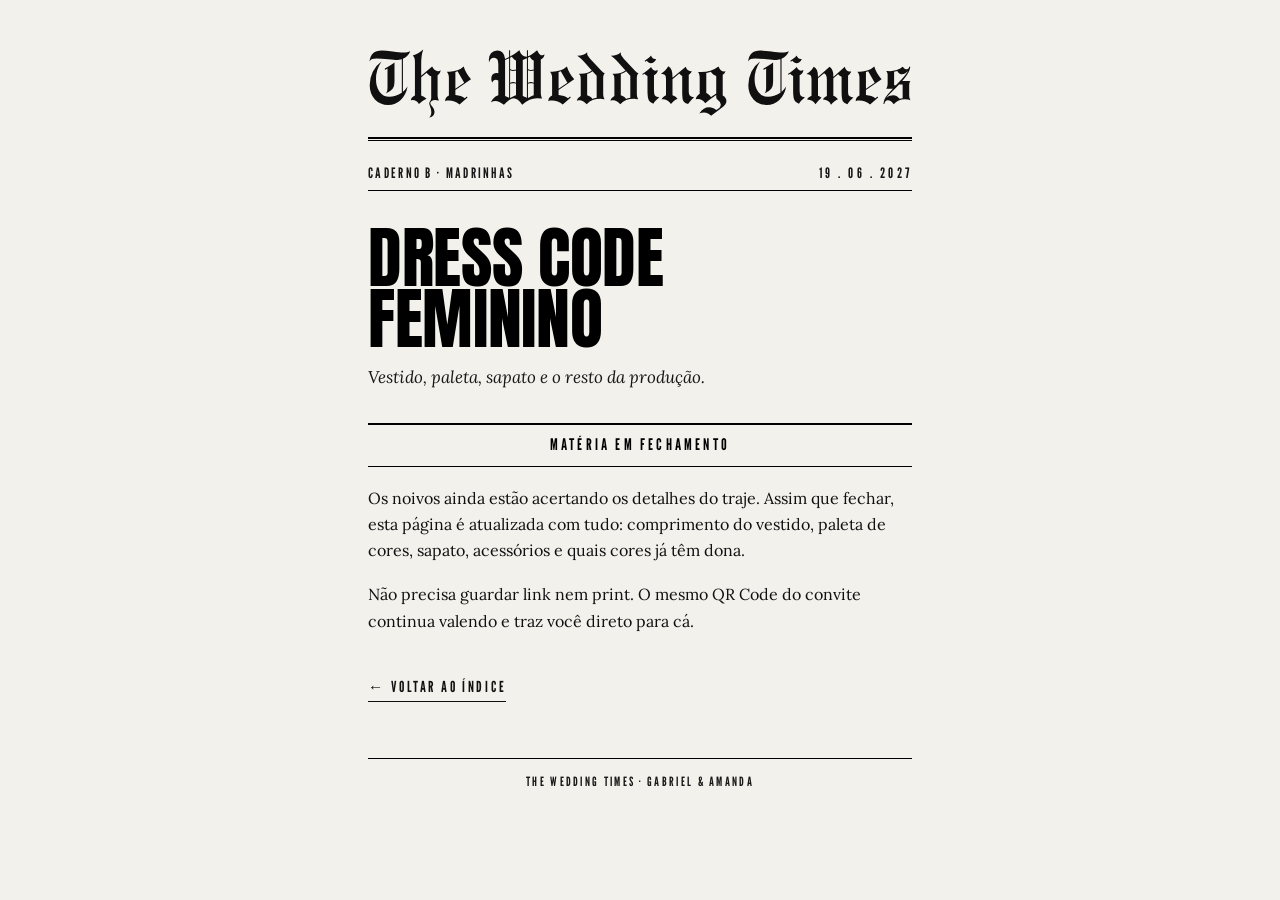
==== feminino/index.html @ 6d7ccbc8 "Estrutura inicial do Manual de Vestimenta Site estatico de tres paginas para GitHub Pages, destino d" ====
<!doctype html>
<html lang="pt-BR">
<head>
<meta charset="utf-8">
<meta name="viewport" content="width=device-width, initial-scale=1">
<meta name="robots" content="noindex, nofollow">
<meta name="description" content="Orientações de traje feminino para o casamento de Gabriel e Amanda.">
<meta name="theme-color" content="#f2f1ec">
<title>Dress code feminino · Gabriel &amp; Amanda</title>
<link rel="preconnect" href="https://fonts.googleapis.com">
<link rel="preconnect" href="https://fonts.gstatic.com" crossorigin>
<link rel="stylesheet" href="https://fonts.googleapis.com/css2?family=Anton&family=League+Gothic&family=Lora:ital@0;1&display=swap">
<link rel="stylesheet" href="../assets/style.css">
</head>
<body>
<main class="folha">

  <img class="masthead" src="../assets/masthead.svg" alt="The Wedding Times" width="1510" height="196">
  <div class="regua-dupla"></div>

  <p class="cintilha">
    <span>Caderno B · Madrinhas</span>
    <span>19 . 06 . 2027</span>
  </p>

  <h1 class="manchete">Dress code feminino</h1>
  <p class="deck">Vestido, paleta, sapato e o resto da produção.</p>

  <div class="materia">
    <p class="selo">Matéria em fechamento</p>
    <p>
      Os noivos ainda estão acertando os detalhes do traje. Assim que fechar,
      esta página é atualizada com tudo: comprimento do vestido, paleta de
      cores, sapato, acessórios e quais cores já têm dona.
    </p>
    <p>
      Não precisa guardar link nem print. O mesmo QR Code do convite continua
      valendo e traz você direto para cá.
    </p>
  </div>

  <a class="voltar" href="../">&larr; Voltar ao índice</a>

  <p class="rodape">The Wedding Times · Gabriel &amp; Amanda</p>

</main>
</body>
</html>
---- assets/style.css ----
/* The Wedding Times — Manual de Vestimenta
   Paleta e tipografia extraídas do convite original (CASAMENTO_.pdf). */

:root {
  /* Papel de jornal: levemente acinzentado, não creme quente. */
  --papel: #f2f1ec;
  --papel-bloco: #fbfaf7;
  --tinta: #101010;
  --tinta-forte: #000;
  --tinta-suave: #171717;
  --sepia: #231815;
  --fio: rgba(16, 16, 16, 0.22);

  --coluna: 34rem;
  --gutter: clamp(1.25rem, 5vw, 2rem);

  /* Fallbacks nativos escolhidos por proximidade de peso e largura, não por hábito:
     Impact segura a manchete se Anton falhar; Georgia segura o corpo se Lora falhar. */
  --serif: "Lora", Georgia, "Times New Roman", serif;
  --display: "Anton", Impact, "Haettenschweiler", "Arial Narrow", sans-serif;
  --condensada: "League Gothic", "Arial Narrow", "Roboto Condensed", sans-serif;
}

*,
*::before,
*::after {
  box-sizing: border-box;
}

html {
  color-scheme: light;
  -webkit-text-size-adjust: 100%;
}

body {
  margin: 0;
  padding: clamp(1.75rem, 7vw, 3rem) var(--gutter) 0;
  background: var(--papel);
  color: var(--tinta);
  font-family: var(--serif);
  font-size: 1rem;
  line-height: 1.65;
  text-rendering: optimizeLegibility;
  -webkit-font-smoothing: antialiased;
}

.folha {
  max-width: var(--coluna);
  margin: 0 auto;
  animation: entrada 0.45s ease-out both;
}

@keyframes entrada {
  from {
    opacity: 0;
    transform: translateY(6px);
  }
}

/* ---------- Cabeçalho do jornal ---------- */

.masthead {
  display: block;
  width: 100%;
  height: auto;
  margin: 0 auto;
}

/* Régua dupla: grossa em cima, fina embaixo. Assinatura de jornal impresso. */
.regua-dupla {
  height: 4px;
  margin: clamp(0.9rem, 3vw, 1.15rem) 0 0;
  border-top: 2.5px solid var(--tinta-forte);
  border-bottom: 1px solid var(--tinta-forte);
}

.regua {
  height: 0;
  margin: 0;
  border: 0;
  border-top: 1px solid var(--fio);
}

.cintilha {
  display: flex;
  flex-wrap: wrap;
  gap: 0.35rem 1rem;
  justify-content: space-between;
  align-items: baseline;
  padding: 0.55rem 0;
  border-bottom: 1px solid var(--tinta-forte);
  font-family: var(--condensada);
  font-size: 0.9rem;
  line-height: 1.2;
  letter-spacing: 0.16em;
  text-transform: uppercase;
  color: var(--tinta-suave);
}

.cintilha span:last-child {
  letter-spacing: 0.22em;
  white-space: nowrap;
}

/* ---------- Manchete ---------- */

.manchete {
  margin: clamp(1.5rem, 6vw, 2.25rem) 0 0;
  font-family: var(--display);
  font-weight: 400;
  font-size: clamp(2.7rem, 13.5vw, 4.25rem);
  line-height: 0.9;
  letter-spacing: -0.005em;
  text-transform: uppercase;
  color: var(--tinta-forte);
}

.deck {
  margin: 0.85rem 0 clamp(1.5rem, 6vw, 2rem);
  font-size: 1.0625rem;
  font-style: italic;
  color: var(--tinta-suave);
}

.olho {
  display: block;
  margin: 0 0 0.5rem;
  font-family: var(--condensada);
  font-size: 0.85rem;
  letter-spacing: 0.2em;
  text-transform: uppercase;
  color: var(--sepia);
}

/* ---------- Chamadas (índice do jornal) ---------- */

.indice {
  display: grid;
  gap: 0.85rem;
  margin: 0 0 clamp(2rem, 8vw, 3rem);
}

.chamada {
  display: block;
  padding: 1.15rem 1.25rem 1.05rem;
  background: var(--papel-bloco);
  border: 1px solid var(--tinta-forte);
  color: inherit;
  text-decoration: none;
  transition: background 0.18s ease, color 0.18s ease;
}

.chamada__caderno {
  display: block;
  font-family: var(--condensada);
  font-size: 0.8rem;
  letter-spacing: 0.22em;
  text-transform: uppercase;
  color: var(--sepia);
}

.chamada__titulo {
  margin: 0.3rem 0 0.55rem;
  font-family: var(--display);
  font-weight: 400;
  font-size: clamp(1.6rem, 7.5vw, 2.1rem);
  line-height: 0.98;
  letter-spacing: 0.005em;
  text-transform: uppercase;
  color: var(--tinta-forte);
}

.chamada__resumo {
  display: flex;
  gap: 1rem;
  justify-content: space-between;
  align-items: flex-end;
  margin: 0;
  padding-top: 0.6rem;
  border-top: 1px solid var(--fio);
  font-size: 0.9375rem;
  line-height: 1.45;
  color: var(--tinta-suave);
}

.chamada__seta {
  flex: none;
  font-family: var(--condensada);
  font-size: 1.25rem;
  line-height: 1;
}

/* Inversão de tinta: o único gesto vivo da página. */
.chamada:hover,
.chamada:focus-visible,
.chamada:active {
  background: var(--tinta-forte);
  color: var(--papel);
}

.chamada:hover .chamada__titulo,
.chamada:focus-visible .chamada__titulo,
.chamada:active .chamada__titulo,
.chamada:hover .chamada__caderno,
.chamada:focus-visible .chamada__caderno,
.chamada:active .chamada__caderno,
.chamada:hover .chamada__resumo,
.chamada:focus-visible .chamada__resumo,
.chamada:active .chamada__resumo {
  color: var(--papel);
}

.chamada:hover .chamada__resumo,
.chamada:focus-visible .chamada__resumo,
.chamada:active .chamada__resumo {
  border-top-color: rgba(242, 241, 236, 0.35);
}

/* ---------- Corpo de matéria (páginas internas) ---------- */

.materia p {
  margin: 0 0 1.1rem;
}

.materia p:last-child {
  margin-bottom: 0;
}

.selo {
  margin: 0 0 1.25rem;
  padding: 0.45rem 0;
  border-top: 2.5px solid var(--tinta-forte);
  border-bottom: 1px solid var(--tinta-forte);
  font-family: var(--condensada);
  font-size: 1rem;
  letter-spacing: 0.2em;
  text-transform: uppercase;
  text-align: center;
  color: var(--tinta-forte);
}

.voltar {
  display: inline-block;
  margin: clamp(1.75rem, 7vw, 2.5rem) 0 0;
  font-family: var(--condensada);
  font-size: 0.95rem;
  letter-spacing: 0.18em;
  text-transform: uppercase;
  color: var(--tinta);
  text-decoration: none;
  border-bottom: 1px solid var(--tinta);
  padding-bottom: 2px;
}

.voltar:hover,
.voltar:focus-visible {
  color: var(--sepia);
  border-bottom-color: var(--sepia);
}

/* ---------- Rodapé ---------- */

.rodape {
  margin: clamp(2.5rem, 9vw, 3.5rem) 0 0;
  padding: 0.75rem 0 clamp(2rem, 8vw, 3rem);
  border-top: 1px solid var(--tinta-forte);
  font-family: var(--condensada);
  font-size: 0.8rem;
  letter-spacing: 0.18em;
  text-transform: uppercase;
  text-align: center;
  color: var(--tinta-suave);
}

/* ---------- Acessibilidade ---------- */

:focus-visible {
  outline: 2px solid var(--tinta-forte);
  outline-offset: 3px;
}

@media (prefers-reduced-motion: reduce) {
  *,
  *::before,
  *::after {
    animation-duration: 0.01ms !important;
    animation-iteration-count: 1 !important;
    transition-duration: 0.01ms !important;
  }
}
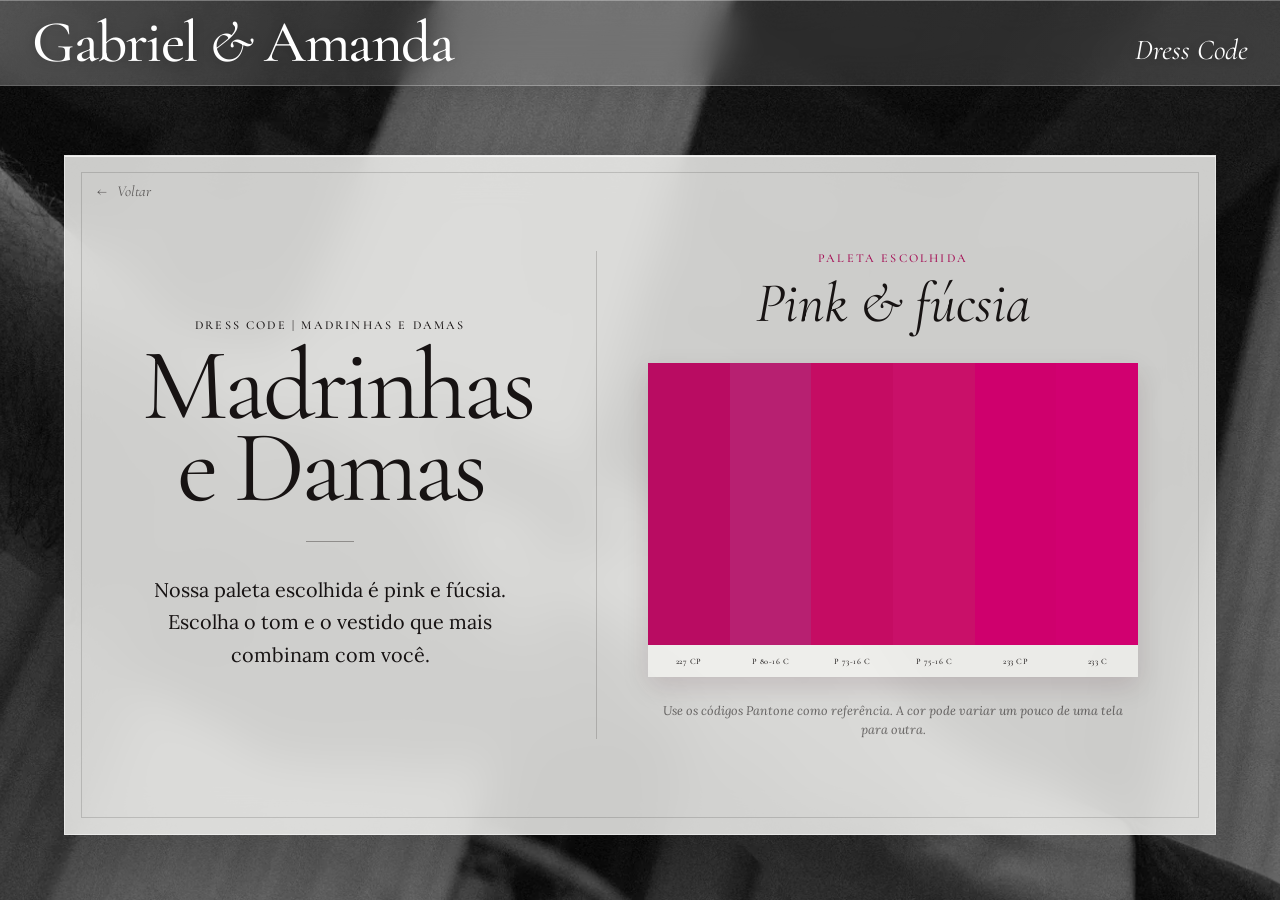
==== commit 313cd771: "Build bridesmaids dress code page" ====
--- a/feminino/index.html
+++ b/feminino/index.html
@@ -1,48 +1,37 @@
 <!doctype html>
 <html lang="pt-BR">
 <head>
-<meta charset="utf-8">
-<meta name="viewport" content="width=device-width, initial-scale=1">
-<meta name="robots" content="noindex, nofollow">
-<meta name="description" content="Orientações de traje feminino para o casamento de Gabriel e Amanda.">
-<meta name="theme-color" content="#f2f1ec">
-<title>Dress code feminino · Gabriel &amp; Amanda</title>
-<link rel="preconnect" href="https://fonts.googleapis.com">
-<link rel="preconnect" href="https://fonts.gstatic.com" crossorigin>
-<link rel="stylesheet" href="https://fonts.googleapis.com/css2?family=Anton&family=League+Gothic&family=Lora:ital@0;1&display=swap">
-<link rel="stylesheet" href="../assets/style.css">
+  <meta charset="utf-8"><meta name="viewport" content="width=device-width, initial-scale=1">
+  <meta name="robots" content="noindex, nofollow">
+  <meta name="description" content="Paleta e orientações para as madrinhas e damas do casamento de Gabriel e Amanda.">
+  <meta name="theme-color" content="#282522"><title>Madrinhas e Damas · Gabriel &amp; Amanda</title>
+  <link rel="preconnect" href="https://fonts.googleapis.com"><link rel="preconnect" href="https://fonts.gstatic.com" crossorigin>
+  <link rel="stylesheet" href="https://fonts.googleapis.com/css2?family=Cormorant+Garamond:ital,wght@0,400;0,500;1,400&amp;family=Lora:ital@0;1&amp;display=swap">
+  <link rel="stylesheet" href="../assets/guide.css">
 </head>
 <body>
-<main class="folha">
-
-  <img class="masthead" src="../assets/masthead.svg" alt="The Wedding Times" width="1510" height="196">
-  <div class="regua-dupla"></div>
-
-  <p class="cintilha">
-    <span>Caderno B · Madrinhas</span>
-    <span>19 . 06 . 2027</span>
-  </p>
-
-  <h1 class="manchete">Dress code feminino</h1>
-  <p class="deck">Vestido, paleta, sapato e o resto da produção.</p>
-
-  <div class="materia">
-    <p class="selo">Matéria em fechamento</p>
-    <p>
-      Os noivos ainda estão acertando os detalhes do traje. Assim que fechar,
-      esta página é atualizada com tudo: comprimento do vestido, paleta de
-      cores, sapato, acessórios e quais cores já têm dona.
-    </p>
-    <p>
-      Não precisa guardar link nem print. O mesmo QR Code do convite continua
-      valendo e traz você direto para cá.
-    </p>
-  </div>
-
-  <a class="voltar" href="../">&larr; Voltar ao índice</a>
-
-  <p class="rodape">The Wedding Times · Gabriel &amp; Amanda</p>
-
-</main>
+  <header class="guide-header"><a class="guide-names" href="../">Gabriel <span>&amp;</span> Amanda</a><p class="guide-title">Dress Code</p></header>
+  <main class="guide-stage">
+    <div class="guide-photo" aria-hidden="true"></div>
+    <article class="guide-card">
+      <a class="guide-back" href="../"><span aria-hidden="true">←</span> Voltar</a>
+      <div class="guide-copy">
+        <p class="guide-kicker">Dress code | Madrinhas e Damas</p><h1>Madrinhas<br>e Damas</h1>
+        <p class="guide-lead">Nossa paleta escolhida é pink e fúcsia. Escolha o tom e o vestido que mais combinam com você.</p>
+      </div>
+      <section class="guide-palette" aria-labelledby="palette-title">
+        <div class="palette-heading"><p>Paleta escolhida</p><h2 id="palette-title">Pink &amp; fúcsia</h2></div>
+        <div class="swatches">
+          <figure><span style="--color:#b90c62"></span><figcaption>227 CP</figcaption></figure>
+          <figure><span style="--color:#b72071"></span><figcaption>P 80-16 C</figcaption></figure>
+          <figure><span style="--color:#c50c63"></span><figcaption>P 73-16 C</figcaption></figure>
+          <figure><span style="--color:#c91069"></span><figcaption>P 75-16 C</figcaption></figure>
+          <figure><span style="--color:#cf006d"></span><figcaption>233 CP</figcaption></figure>
+          <figure><span style="--color:#d10070"></span><figcaption>233 C</figcaption></figure>
+        </div>
+        <p class="palette-note">Use os códigos Pantone como referência. A cor pode variar um pouco de uma tela para outra.</p>
+      </section>
+    </article>
+  </main>
 </body>
 </html>
--- a/assets/guide.css
+++ b/assets/guide.css
@@ -0,0 +1,16 @@
+:root{--serif:"Lora",Georgia,serif;--display:"Cormorant Garamond",Garamond,Georgia,serif;--ink:#171313;--pink:#a50e55}*{box-sizing:border-box}body{margin:0;background:#0b0b0b;color:var(--ink);font-family:var(--serif);-webkit-font-smoothing:antialiased}a{color:inherit;text-decoration:none}
+.guide-header{position:fixed;z-index:5;inset:0 0 auto;display:grid;grid-template-columns:1fr auto;align-items:end;gap:1rem;padding:clamp(.8rem,2.4vw,1.15rem) clamp(1rem,3.5vw,2rem);overflow:hidden;border-bottom:1px solid rgba(255,255,255,.28);background:rgba(255,255,255,.11);box-shadow:inset 0 1px 0 rgba(255,255,255,.3),0 10px 30px rgba(0,0,0,.1);color:#fff;backdrop-filter:blur(18px) saturate(.8);-webkit-backdrop-filter:blur(18px) saturate(.8)}.guide-header:after{content:"";position:absolute;inset:0;pointer-events:none;background:linear-gradient(115deg,rgba(255,255,255,.16),transparent 34% 70%,rgba(255,255,255,.06))}.guide-names,.guide-title{position:relative;z-index:1;margin:0;text-shadow:0 1px 12px rgba(0,0,0,.2)}.guide-names{font-family:var(--display);font-size:clamp(1.8rem,7.4vw,3.7rem);font-weight:500;line-height:.82;letter-spacing:-.025em}.guide-names span{font-style:italic;font-weight:400}.guide-title{padding-bottom:.08em;font-family:var(--display);font-size:clamp(1rem,4vw,1.8rem);font-style:italic;line-height:1}
+.guide-stage{position:relative;isolation:isolate;display:grid;place-items:center;min-height:100svh;padding:clamp(8rem,12vw,10rem) clamp(1rem,5vw,5rem) clamp(2rem,5vw,4rem);overflow:hidden}.guide-photo{position:fixed;z-index:-2;inset:0;background:url("img/home-80.webp") 50% 59%/cover no-repeat;filter:grayscale(1);transform:scale(1.015)}.guide-stage:before{content:"";position:fixed;z-index:-1;inset:0;background:rgba(0,0,0,.48)}
+.guide-card{position:relative;display:grid;grid-template-columns:minmax(260px,.82fr) minmax(500px,1.18fr);gap:clamp(2.5rem,6vw,6.5rem);width:min(100%,74rem);min-height:min(680px,calc(100svh - 12rem));padding:clamp(3rem,6vw,6rem);border:1px solid rgba(255,255,255,.46);background:rgba(247,247,244,.82);box-shadow:inset 0 1px 0 rgba(255,255,255,.75),0 25px 70px rgba(0,0,0,.24);backdrop-filter:blur(22px) saturate(.75);-webkit-backdrop-filter:blur(22px) saturate(.75)}.guide-card:before{content:"";position:absolute;inset:1rem;border:1px solid rgba(23,19,19,.16);pointer-events:none}.guide-back{position:absolute;z-index:2;top:1.65rem;left:2rem;font-family:var(--display);font-size:.95rem;font-style:italic;opacity:.62}.guide-back span{margin-right:.35rem}
+.guide-copy{align-self:center;text-align:center}.guide-kicker,.palette-heading p{margin:0 0 .8rem;font-family:var(--display);font-size:.76rem;font-weight:500;letter-spacing:.18em;text-transform:uppercase}.guide-copy h1{margin:0;font-family:var(--display);font-size:clamp(4.8rem,8vw,8rem);font-weight:400;line-height:.8;letter-spacing:-.04em}.guide-copy h1:after{content:"";display:block;width:3rem;margin:2rem auto;border-top:1px solid currentColor;opacity:.35}.guide-lead{max-width:30rem;margin:0 auto;font-size:clamp(1rem,1.55vw,1.28rem);line-height:1.65}
+.guide-palette{align-self:center;padding-left:clamp(2rem,4vw,4.5rem);border-left:1px solid rgba(23,19,19,.18)}.palette-heading{text-align:center}.palette-heading p{color:var(--pink)}.palette-heading h2{margin:0 0 2.2rem;font-family:var(--display);font-size:clamp(2.8rem,4.4vw,4.5rem);font-style:italic;font-weight:400;line-height:.9}.swatches{display:grid;grid-template-columns:repeat(3,1fr);gap:clamp(1.25rem,2.4vw,2.3rem)}.swatches figure{margin:0;text-align:center}.swatches figure>span{display:block;width:min(100%,8.5rem);aspect-ratio:1;margin:0 auto .75rem;border-radius:50%;background:var(--color);box-shadow:inset 0 0 0 1px rgba(255,255,255,.18),0 8px 20px rgba(54,0,24,.1)}.swatches figcaption{font-family:var(--display);font-size:.75rem;font-weight:500;letter-spacing:.12em;text-transform:uppercase}.palette-note{max-width:29rem;margin:2rem auto 0;font-size:.78rem;font-style:italic;line-height:1.5;text-align:center;opacity:.6}
+@media(max-width:760px){.guide-stage{display:block;padding:7.2rem .75rem 1rem}.guide-card{display:block;min-height:0;padding:5rem 2rem 3rem}.guide-card:before{inset:.65rem}.guide-back{top:1.25rem;left:1.5rem}.guide-copy h1{font-size:clamp(4.5rem,22vw,6rem)}.guide-lead{font-size:.98rem}.guide-palette{margin-top:3.5rem;padding:3.25rem 0 0;border-top:1px solid rgba(23,19,19,.18);border-left:0}.swatches{gap:1.4rem .8rem}.swatches figure>span{width:min(100%,5.5rem)}.swatches figcaption{font-size:.62rem}}
+
+/* Paleta em régua contínua */
+.swatches{grid-template-columns:repeat(6,1fr);gap:0;width:100%;box-shadow:0 10px 25px rgba(54,0,24,.13)}
+.swatches figure{display:grid;grid-template-rows:1fr auto}
+.swatches figure>span{width:100%;height:clamp(13rem,22vw,19rem);aspect-ratio:auto;margin:0;border-radius:0;box-shadow:none}
+.swatches figcaption{padding:.7rem .15rem;background:rgba(247,247,244,.72);font-size:clamp(.52rem,.58vw,.68rem);letter-spacing:.06em;white-space:nowrap}
+.palette-note{margin-top:1.5rem}
+
+@media(max-width:760px){.swatches{gap:0}.swatches figure>span{width:100%;height:12rem}.swatches figcaption{padding:.55rem .05rem;font-size:.46rem;letter-spacing:0;white-space:normal;line-height:1.1}}
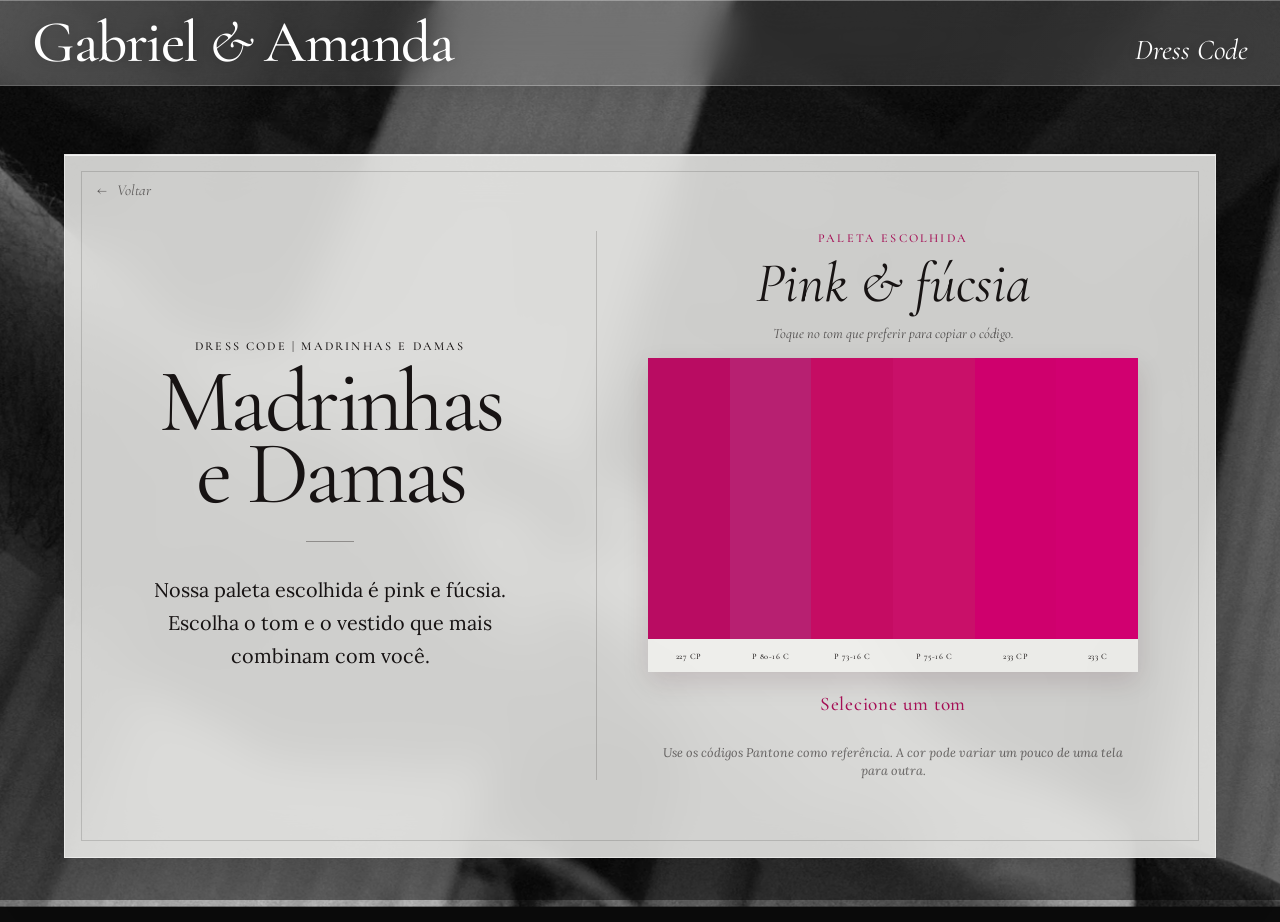
==== commit 9a2a0823: "Make Pantone palette interactive" ====
--- a/feminino/index.html
+++ b/feminino/index.html
@@ -21,17 +21,35 @@
       </div>
       <section class="guide-palette" aria-labelledby="palette-title">
         <div class="palette-heading"><p>Paleta escolhida</p><h2 id="palette-title">Pink &amp; fúcsia</h2></div>
+        <p class="palette-instruction">Toque no tom que preferir para copiar o código.</p>
         <div class="swatches">
-          <figure><span style="--color:#b90c62"></span><figcaption>227 CP</figcaption></figure>
-          <figure><span style="--color:#b72071"></span><figcaption>P 80-16 C</figcaption></figure>
-          <figure><span style="--color:#c50c63"></span><figcaption>P 73-16 C</figcaption></figure>
-          <figure><span style="--color:#c91069"></span><figcaption>P 75-16 C</figcaption></figure>
-          <figure><span style="--color:#cf006d"></span><figcaption>233 CP</figcaption></figure>
-          <figure><span style="--color:#d10070"></span><figcaption>233 C</figcaption></figure>
+          <figure><button type="button" data-code="Pantone 227 CP" aria-label="Copiar Pantone 227 CP" style="--color:#b90c62"></button><figcaption>227 CP</figcaption></figure>
+          <figure><button type="button" data-code="Pantone P 80-16 C" aria-label="Copiar Pantone P 80-16 C" style="--color:#b72071"></button><figcaption>P 80-16 C</figcaption></figure>
+          <figure><button type="button" data-code="Pantone P 73-16 C" aria-label="Copiar Pantone P 73-16 C" style="--color:#c50c63"></button><figcaption>P 73-16 C</figcaption></figure>
+          <figure><button type="button" data-code="Pantone P 75-16 C" aria-label="Copiar Pantone P 75-16 C" style="--color:#c91069"></button><figcaption>P 75-16 C</figcaption></figure>
+          <figure><button type="button" data-code="Pantone 233 CP" aria-label="Copiar Pantone 233 CP" style="--color:#cf006d"></button><figcaption>233 CP</figcaption></figure>
+          <figure><button type="button" data-code="Pantone 233 C" aria-label="Copiar Pantone 233 C" style="--color:#d10070"></button><figcaption>233 C</figcaption></figure>
         </div>
+        <p class="palette-feedback" aria-live="polite">Selecione um tom</p>
         <p class="palette-note">Use os códigos Pantone como referência. A cor pode variar um pouco de uma tela para outra.</p>
       </section>
     </article>
   </main>
+  <script>
+    const feedback = document.querySelector('.palette-feedback');
+    document.querySelectorAll('.swatches button').forEach((button) => {
+      button.addEventListener('click', async () => {
+        const code = button.dataset.code;
+        try {
+          await navigator.clipboard.writeText(code);
+          feedback.textContent = `${code} copiado`;
+        } catch {
+          feedback.textContent = code;
+        }
+        document.querySelectorAll('.swatches button').forEach((item) => item.classList.remove('is-selected'));
+        button.classList.add('is-selected');
+      });
+    });
+  </script>
 </body>
 </html>
--- a/assets/guide.css
+++ b/assets/guide.css
@@ -2,9 +2,9 @@
 .guide-header{position:fixed;z-index:5;inset:0 0 auto;display:grid;grid-template-columns:1fr auto;align-items:end;gap:1rem;padding:clamp(.8rem,2.4vw,1.15rem) clamp(1rem,3.5vw,2rem);overflow:hidden;border-bottom:1px solid rgba(255,255,255,.28);background:rgba(255,255,255,.11);box-shadow:inset 0 1px 0 rgba(255,255,255,.3),0 10px 30px rgba(0,0,0,.1);color:#fff;backdrop-filter:blur(18px) saturate(.8);-webkit-backdrop-filter:blur(18px) saturate(.8)}.guide-header:after{content:"";position:absolute;inset:0;pointer-events:none;background:linear-gradient(115deg,rgba(255,255,255,.16),transparent 34% 70%,rgba(255,255,255,.06))}.guide-names,.guide-title{position:relative;z-index:1;margin:0;text-shadow:0 1px 12px rgba(0,0,0,.2)}.guide-names{font-family:var(--display);font-size:clamp(1.8rem,7.4vw,3.7rem);font-weight:500;line-height:.82;letter-spacing:-.025em}.guide-names span{font-style:italic;font-weight:400}.guide-title{padding-bottom:.08em;font-family:var(--display);font-size:clamp(1rem,4vw,1.8rem);font-style:italic;line-height:1}
 .guide-stage{position:relative;isolation:isolate;display:grid;place-items:center;min-height:100svh;padding:clamp(8rem,12vw,10rem) clamp(1rem,5vw,5rem) clamp(2rem,5vw,4rem);overflow:hidden}.guide-photo{position:fixed;z-index:-2;inset:0;background:url("img/home-80.webp") 50% 59%/cover no-repeat;filter:grayscale(1);transform:scale(1.015)}.guide-stage:before{content:"";position:fixed;z-index:-1;inset:0;background:rgba(0,0,0,.48)}
 .guide-card{position:relative;display:grid;grid-template-columns:minmax(260px,.82fr) minmax(500px,1.18fr);gap:clamp(2.5rem,6vw,6.5rem);width:min(100%,74rem);min-height:min(680px,calc(100svh - 12rem));padding:clamp(3rem,6vw,6rem);border:1px solid rgba(255,255,255,.46);background:rgba(247,247,244,.82);box-shadow:inset 0 1px 0 rgba(255,255,255,.75),0 25px 70px rgba(0,0,0,.24);backdrop-filter:blur(22px) saturate(.75);-webkit-backdrop-filter:blur(22px) saturate(.75)}.guide-card:before{content:"";position:absolute;inset:1rem;border:1px solid rgba(23,19,19,.16);pointer-events:none}.guide-back{position:absolute;z-index:2;top:1.65rem;left:2rem;font-family:var(--display);font-size:.95rem;font-style:italic;opacity:.62}.guide-back span{margin-right:.35rem}
-.guide-copy{align-self:center;text-align:center}.guide-kicker,.palette-heading p{margin:0 0 .8rem;font-family:var(--display);font-size:.76rem;font-weight:500;letter-spacing:.18em;text-transform:uppercase}.guide-copy h1{margin:0;font-family:var(--display);font-size:clamp(4.8rem,8vw,8rem);font-weight:400;line-height:.8;letter-spacing:-.04em}.guide-copy h1:after{content:"";display:block;width:3rem;margin:2rem auto;border-top:1px solid currentColor;opacity:.35}.guide-lead{max-width:30rem;margin:0 auto;font-size:clamp(1rem,1.55vw,1.28rem);line-height:1.65}
+.guide-copy{align-self:center;text-align:center}.guide-kicker,.palette-heading p{margin:0 0 .8rem;font-family:var(--display);font-size:.76rem;font-weight:500;letter-spacing:.18em;text-transform:uppercase}.guide-copy h1{width:100%;margin:0 auto;font-family:var(--display);font-size:clamp(4.4rem,7vw,7rem);font-weight:400;line-height:.8;letter-spacing:-.04em;text-align:center}.guide-copy h1:after{content:"";display:block;width:3rem;margin:2rem auto;border-top:1px solid currentColor;opacity:.35}.guide-lead{max-width:30rem;margin:0 auto;font-size:clamp(1rem,1.55vw,1.28rem);line-height:1.65}
 .guide-palette{align-self:center;padding-left:clamp(2rem,4vw,4.5rem);border-left:1px solid rgba(23,19,19,.18)}.palette-heading{text-align:center}.palette-heading p{color:var(--pink)}.palette-heading h2{margin:0 0 2.2rem;font-family:var(--display);font-size:clamp(2.8rem,4.4vw,4.5rem);font-style:italic;font-weight:400;line-height:.9}.swatches{display:grid;grid-template-columns:repeat(3,1fr);gap:clamp(1.25rem,2.4vw,2.3rem)}.swatches figure{margin:0;text-align:center}.swatches figure>span{display:block;width:min(100%,8.5rem);aspect-ratio:1;margin:0 auto .75rem;border-radius:50%;background:var(--color);box-shadow:inset 0 0 0 1px rgba(255,255,255,.18),0 8px 20px rgba(54,0,24,.1)}.swatches figcaption{font-family:var(--display);font-size:.75rem;font-weight:500;letter-spacing:.12em;text-transform:uppercase}.palette-note{max-width:29rem;margin:2rem auto 0;font-size:.78rem;font-style:italic;line-height:1.5;text-align:center;opacity:.6}
-@media(max-width:760px){.guide-stage{display:block;padding:7.2rem .75rem 1rem}.guide-card{display:block;min-height:0;padding:5rem 2rem 3rem}.guide-card:before{inset:.65rem}.guide-back{top:1.25rem;left:1.5rem}.guide-copy h1{font-size:clamp(4.5rem,22vw,6rem)}.guide-lead{font-size:.98rem}.guide-palette{margin-top:3.5rem;padding:3.25rem 0 0;border-top:1px solid rgba(23,19,19,.18);border-left:0}.swatches{gap:1.4rem .8rem}.swatches figure>span{width:min(100%,5.5rem)}.swatches figcaption{font-size:.62rem}}
+@media(max-width:760px){.guide-stage{display:block;padding:7.2rem .75rem 1rem}.guide-card{display:block;min-height:0;padding:5rem 2rem 3rem}.guide-card:before{inset:.65rem}.guide-back{top:1.25rem;left:1.5rem}.guide-copy h1{font-size:clamp(3.9rem,18.5vw,5rem);letter-spacing:-.055em}.guide-lead{font-size:.98rem}.guide-palette{margin-top:3.5rem;padding:3.25rem 0 0;border-top:1px solid rgba(23,19,19,.18);border-left:0}.swatches{gap:1.4rem .8rem}.swatches figure>span{width:min(100%,5.5rem)}.swatches figcaption{font-size:.62rem}}
 
 /* Paleta em régua contínua */
 .swatches{grid-template-columns:repeat(6,1fr);gap:0;width:100%;box-shadow:0 10px 25px rgba(54,0,24,.13)}
@@ -13,4 +13,11 @@
 .swatches figcaption{padding:.7rem .15rem;background:rgba(247,247,244,.72);font-size:clamp(.52rem,.58vw,.68rem);letter-spacing:.06em;white-space:nowrap}
 .palette-note{margin-top:1.5rem}
 
-@media(max-width:760px){.swatches{gap:0}.swatches figure>span{width:100%;height:12rem}.swatches figcaption{padding:.55rem .05rem;font-size:.46rem;letter-spacing:0;white-space:normal;line-height:1.1}}
+.palette-instruction{margin:-1.2rem 0 1rem;font-family:var(--display);font-size:.9rem;font-style:italic;text-align:center;opacity:.7}
+.swatches figure>button{display:block;width:100%;height:clamp(13rem,22vw,19rem);padding:0;border:0;border-radius:0;background:var(--color);cursor:pointer;transition:filter .18s ease,transform .18s ease}
+.swatches figure>button:hover{filter:brightness(1.08)}
+.swatches figure>button:focus-visible{position:relative;z-index:2;outline:3px solid #fff;outline-offset:-6px}
+.swatches figure>button.is-selected{position:relative;z-index:1;transform:translateY(-5px);box-shadow:0 8px 18px rgba(54,0,24,.24)}
+.palette-feedback{min-height:1.4em;margin:1.25rem 0 0;color:var(--pink);font-family:var(--display);font-size:clamp(1.1rem,1.5vw,1.35rem);font-weight:500;letter-spacing:.04em;text-align:center}
+
+@media(max-width:760px){.swatches{gap:0}.swatches figure>span,.swatches figure>button{width:100%;height:12rem}.swatches figcaption{padding:.55rem .05rem;font-size:.46rem;letter-spacing:0;white-space:normal;line-height:1.1}.palette-instruction{font-size:.83rem}.palette-feedback{font-size:1.08rem}}
